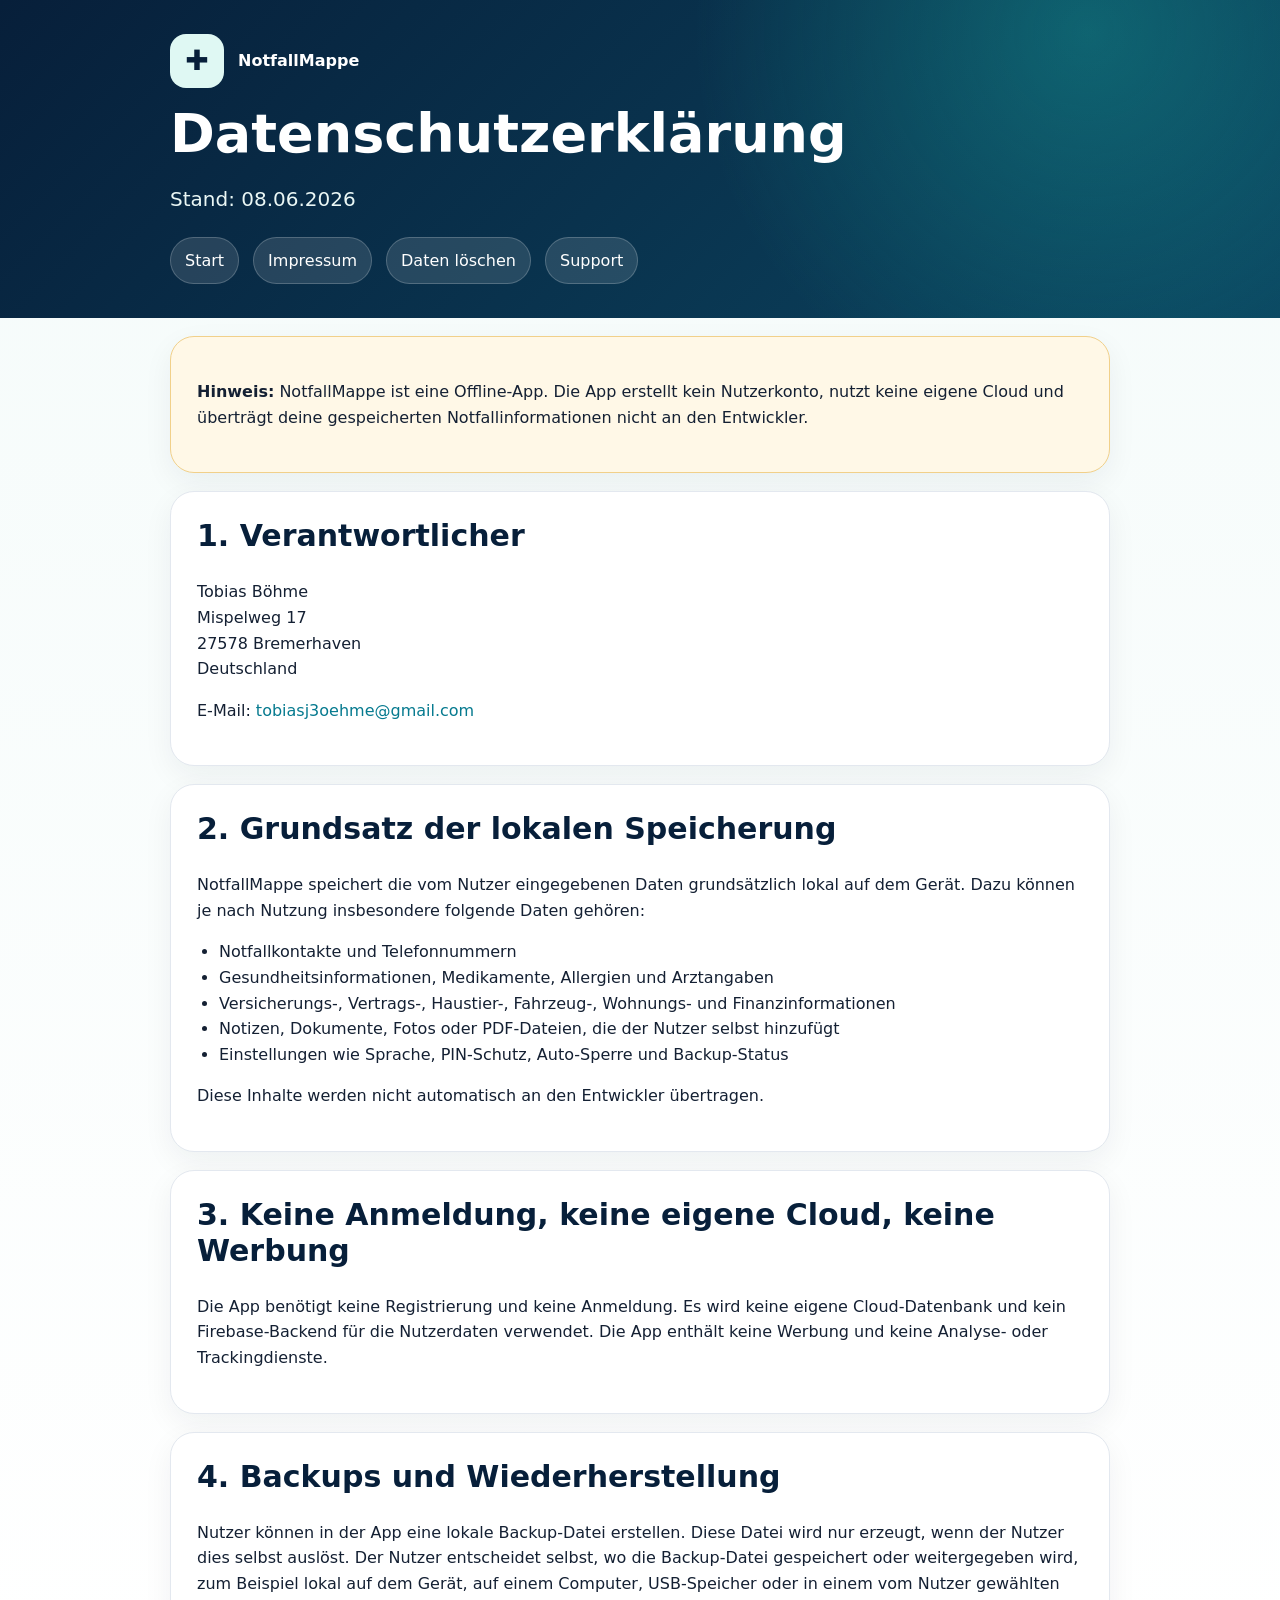
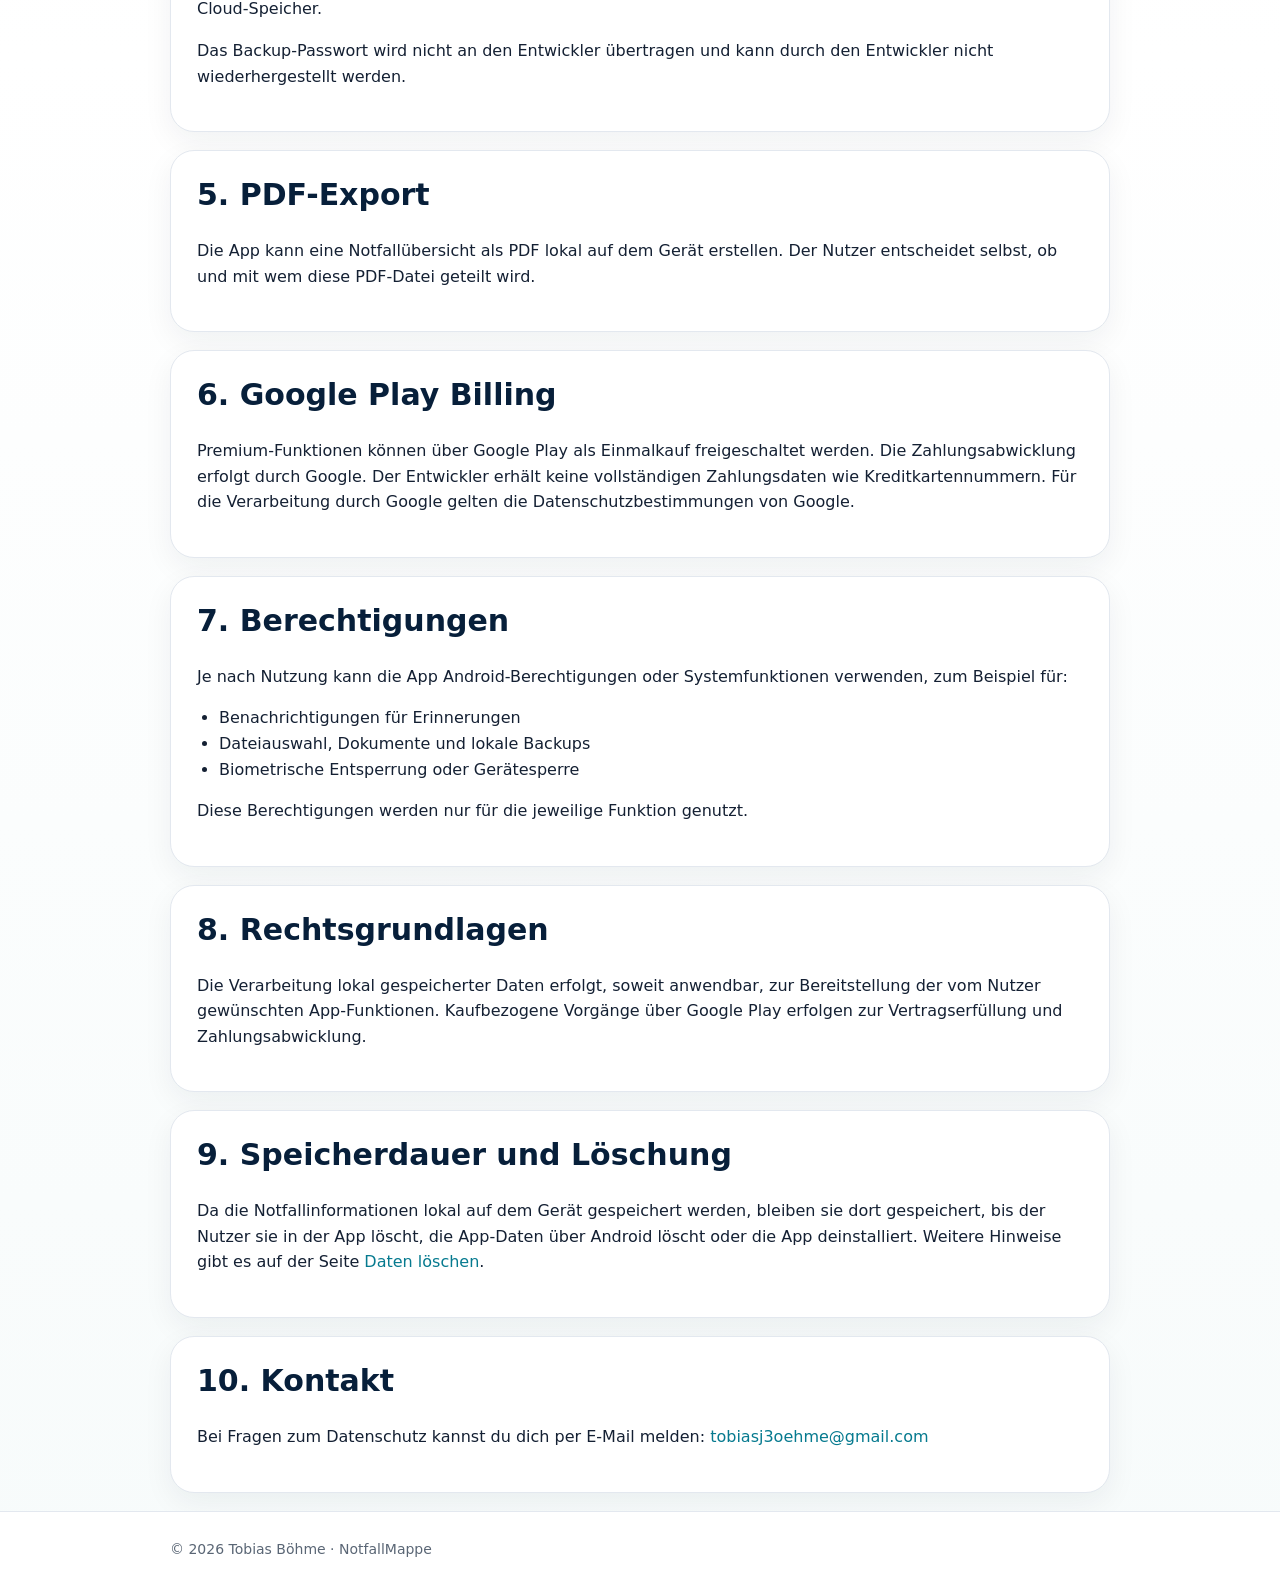
==== datenschutz.html @ cf7de53f "Add files via upload" ====
<!doctype html><html lang="de"><head><meta charset="utf-8"><meta name="viewport" content="width=device-width, initial-scale=1"><title>Datenschutzerklärung – NotfallMappe</title><link rel="stylesheet" href="styles.css"></head><body><header class="header"><div class="wrap"><div class="logo"><div class="logo-mark">✚</div><strong>NotfallMappe</strong></div><h1>Datenschutzerklärung</h1><p class="hero-text">Stand: 08.06.2026</p><nav class="nav"><a href="index.html">Start</a><a href="impressum.html">Impressum</a><a href="daten-loeschen.html">Daten löschen</a><a href="support.html">Support</a></nav></div></header><main class="wrap">
<section class="card notice"><p><strong>Hinweis:</strong> NotfallMappe ist eine Offline-App. Die App erstellt kein Nutzerkonto, nutzt keine eigene Cloud und überträgt deine gespeicherten Notfallinformationen nicht an den Entwickler.</p></section>
<section class="card"><h2>1. Verantwortlicher</h2><p>Tobias Böhme<br>Mispelweg 17<br>27578 Bremerhaven<br>Deutschland</p><p>E-Mail: <a href="mailto:tobiasj3oehme@gmail.com">tobiasj3oehme@gmail.com</a></p></section>
<section class="card"><h2>2. Grundsatz der lokalen Speicherung</h2><p>NotfallMappe speichert die vom Nutzer eingegebenen Daten grundsätzlich lokal auf dem Gerät. Dazu können je nach Nutzung insbesondere folgende Daten gehören:</p><ul><li>Notfallkontakte und Telefonnummern</li><li>Gesundheitsinformationen, Medikamente, Allergien und Arztangaben</li><li>Versicherungs-, Vertrags-, Haustier-, Fahrzeug-, Wohnungs- und Finanzinformationen</li><li>Notizen, Dokumente, Fotos oder PDF-Dateien, die der Nutzer selbst hinzufügt</li><li>Einstellungen wie Sprache, PIN-Schutz, Auto-Sperre und Backup-Status</li></ul><p>Diese Inhalte werden nicht automatisch an den Entwickler übertragen.</p></section>
<section class="card"><h2>3. Keine Anmeldung, keine eigene Cloud, keine Werbung</h2><p>Die App benötigt keine Registrierung und keine Anmeldung. Es wird keine eigene Cloud-Datenbank und kein Firebase-Backend für die Nutzerdaten verwendet. Die App enthält keine Werbung und keine Analyse- oder Trackingdienste.</p></section>
<section class="card"><h2>4. Backups und Wiederherstellung</h2><p>Nutzer können in der App eine lokale Backup-Datei erstellen. Diese Datei wird nur erzeugt, wenn der Nutzer dies selbst auslöst. Der Nutzer entscheidet selbst, wo die Backup-Datei gespeichert oder weitergegeben wird, zum Beispiel lokal auf dem Gerät, auf einem Computer, USB-Speicher oder in einem vom Nutzer gewählten Cloud-Speicher.</p><p>Das Backup-Passwort wird nicht an den Entwickler übertragen und kann durch den Entwickler nicht wiederhergestellt werden.</p></section>
<section class="card"><h2>5. PDF-Export</h2><p>Die App kann eine Notfallübersicht als PDF lokal auf dem Gerät erstellen. Der Nutzer entscheidet selbst, ob und mit wem diese PDF-Datei geteilt wird.</p></section>
<section class="card"><h2>6. Google Play Billing</h2><p>Premium-Funktionen können über Google Play als Einmalkauf freigeschaltet werden. Die Zahlungsabwicklung erfolgt durch Google. Der Entwickler erhält keine vollständigen Zahlungsdaten wie Kreditkartennummern. Für die Verarbeitung durch Google gelten die Datenschutzbestimmungen von Google.</p></section>
<section class="card"><h2>7. Berechtigungen</h2><p>Je nach Nutzung kann die App Android-Berechtigungen oder Systemfunktionen verwenden, zum Beispiel für:</p><ul><li>Benachrichtigungen für Erinnerungen</li><li>Dateiauswahl, Dokumente und lokale Backups</li><li>Biometrische Entsperrung oder Gerätesperre</li></ul><p>Diese Berechtigungen werden nur für die jeweilige Funktion genutzt.</p></section>
<section class="card"><h2>8. Rechtsgrundlagen</h2><p>Die Verarbeitung lokal gespeicherter Daten erfolgt, soweit anwendbar, zur Bereitstellung der vom Nutzer gewünschten App-Funktionen. Kaufbezogene Vorgänge über Google Play erfolgen zur Vertragserfüllung und Zahlungsabwicklung.</p></section>
<section class="card"><h2>9. Speicherdauer und Löschung</h2><p>Da die Notfallinformationen lokal auf dem Gerät gespeichert werden, bleiben sie dort gespeichert, bis der Nutzer sie in der App löscht, die App-Daten über Android löscht oder die App deinstalliert. Weitere Hinweise gibt es auf der Seite <a href="daten-loeschen.html">Daten löschen</a>.</p></section>
<section class="card"><h2>10. Kontakt</h2><p>Bei Fragen zum Datenschutz kannst du dich per E-Mail melden: <a href="mailto:tobiasj3oehme@gmail.com">tobiasj3oehme@gmail.com</a></p></section>
</main><footer class="footer"><div class="wrap">© 2026 Tobias Böhme · NotfallMappe</div></footer></body></html>
---- styles.css ----
:root{
  --navy:#071f3a;
  --navy2:#0d2b4a;
  --mint:#dff8f3;
  --mint2:#bff1e8;
  --text:#142033;
  --muted:#5a6675;
  --card:#ffffff;
  --border:#e3e8ef;
  --bg:#f7fbfb;
}
*{box-sizing:border-box}
body{
  margin:0;
  font-family:system-ui,-apple-system,BlinkMacSystemFont,"Segoe UI",Roboto,Arial,sans-serif;
  color:var(--text);
  background:linear-gradient(180deg,#f4fbfa 0%,#fff 52%,#f7fbfb 100%);
  line-height:1.6;
}
a{color:#067a8f;text-decoration:none} a:hover{text-decoration:underline}
.header{
  background:radial-gradient(circle at 85% 10%, rgba(26,188,172,.32), transparent 35%), linear-gradient(135deg,var(--navy),#0b4560);
  color:white;
  padding:34px 20px;
}
.wrap{max-width:980px;margin:0 auto;padding:0 20px}
.nav{display:flex;gap:14px;flex-wrap:wrap;margin-top:22px}
.nav a{color:white;background:rgba(255,255,255,.12);border:1px solid rgba(255,255,255,.2);padding:10px 14px;border-radius:999px;text-decoration:none}
.logo{display:flex;align-items:center;gap:14px}
.logo-mark{width:54px;height:54px;border-radius:16px;background:var(--mint);display:grid;place-items:center;color:var(--navy);font-size:28px;font-weight:900}
h1{font-size:clamp(34px,5vw,54px);line-height:1.05;margin:18px 0 12px}
h2{color:var(--navy);font-size:30px;margin-top:0;line-height:1.2}
h3{color:var(--navy);margin-top:28px}
.hero-text{font-size:20px;max-width:760px;color:#eaf7f5}
main{padding:34px 0 54px}
.card{background:var(--card);border:1px solid var(--border);border-radius:24px;padding:26px;margin:18px 0;box-shadow:0 10px 30px rgba(7,31,58,.06)}
.grid{display:grid;grid-template-columns:repeat(auto-fit,minmax(240px,1fr));gap:18px}
.badge{display:inline-block;background:var(--mint);color:var(--navy);border-radius:999px;padding:7px 12px;font-weight:700;margin:4px 6px 4px 0}
.notice{background:#fff8e7;border-color:#f1d08a}
.footer{border-top:1px solid var(--border);padding:26px 0;color:var(--muted);font-size:14px;background:#fff}
ul{padding-left:22px}.small{font-size:14px;color:var(--muted)}
.btn{display:inline-block;background:var(--navy);color:white;padding:12px 18px;border-radius:14px;text-decoration:none;font-weight:700}.btn:hover{text-decoration:none;background:var(--navy2)}
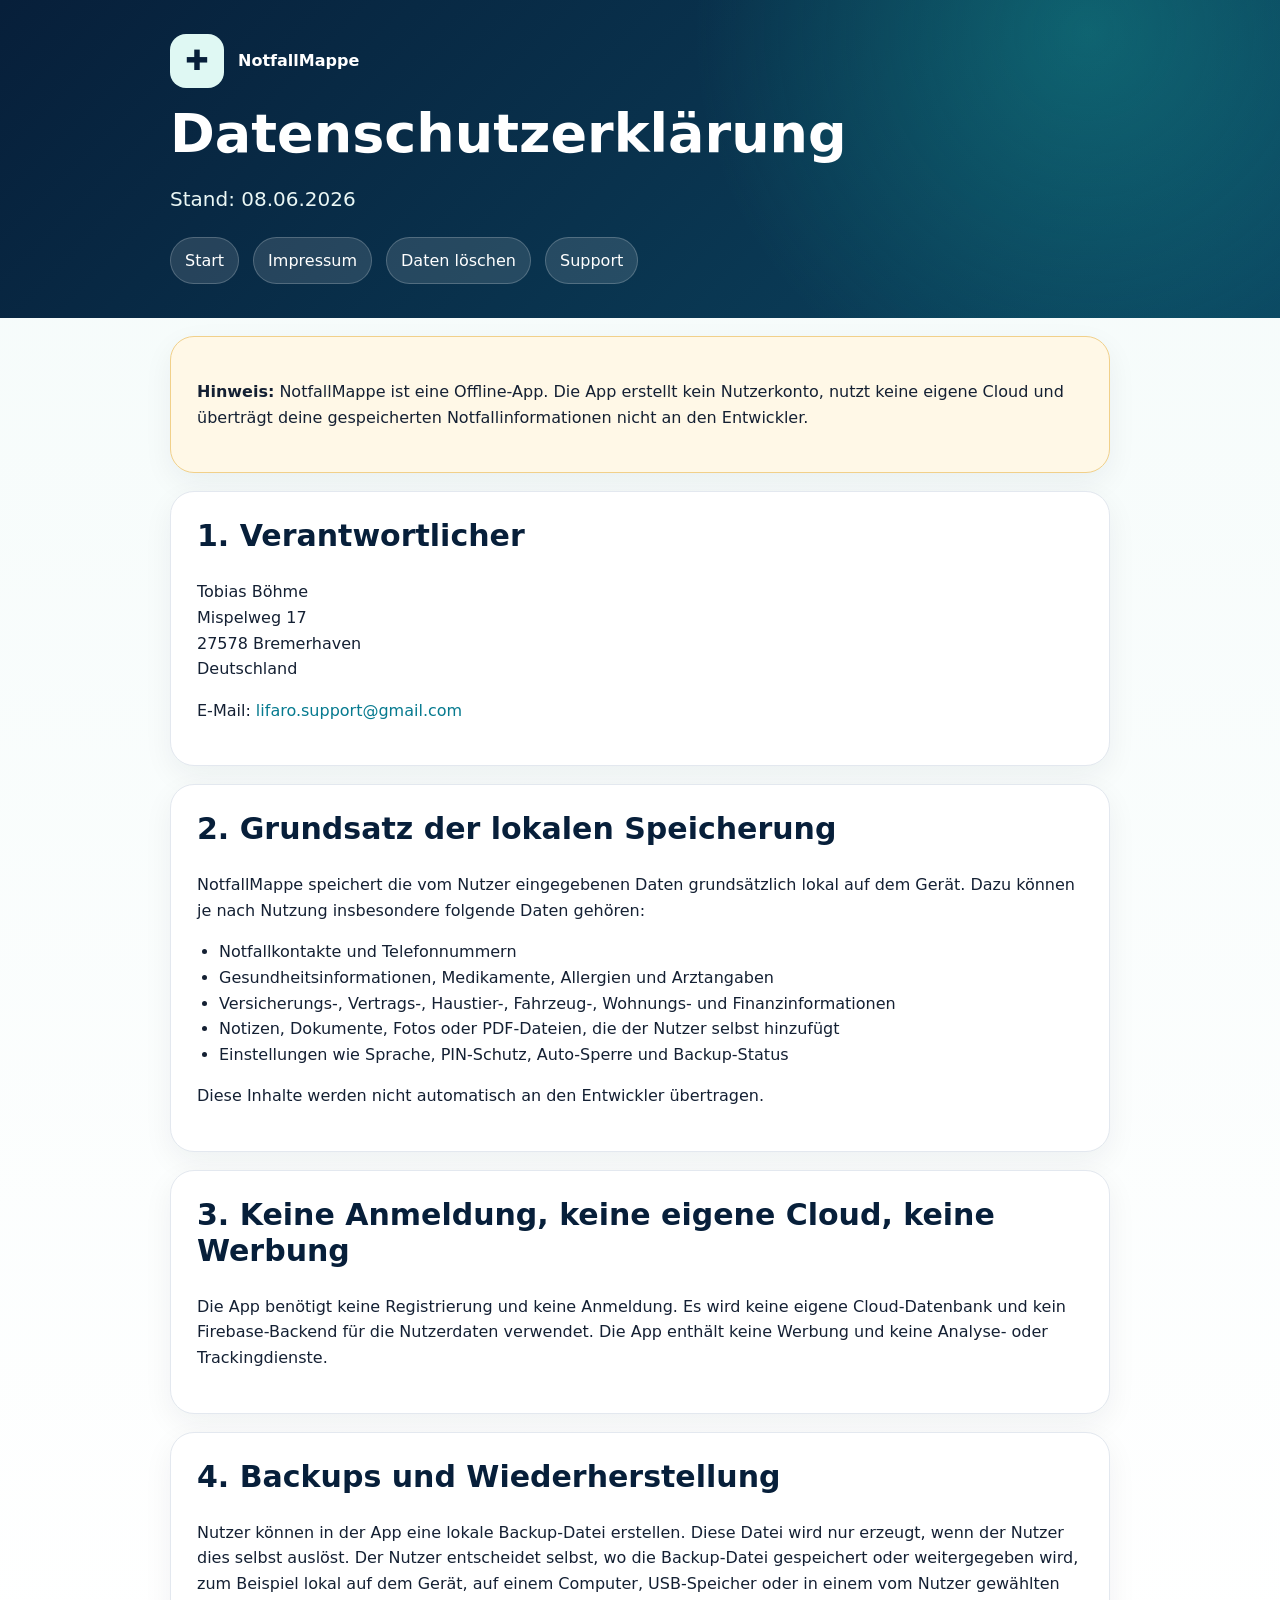
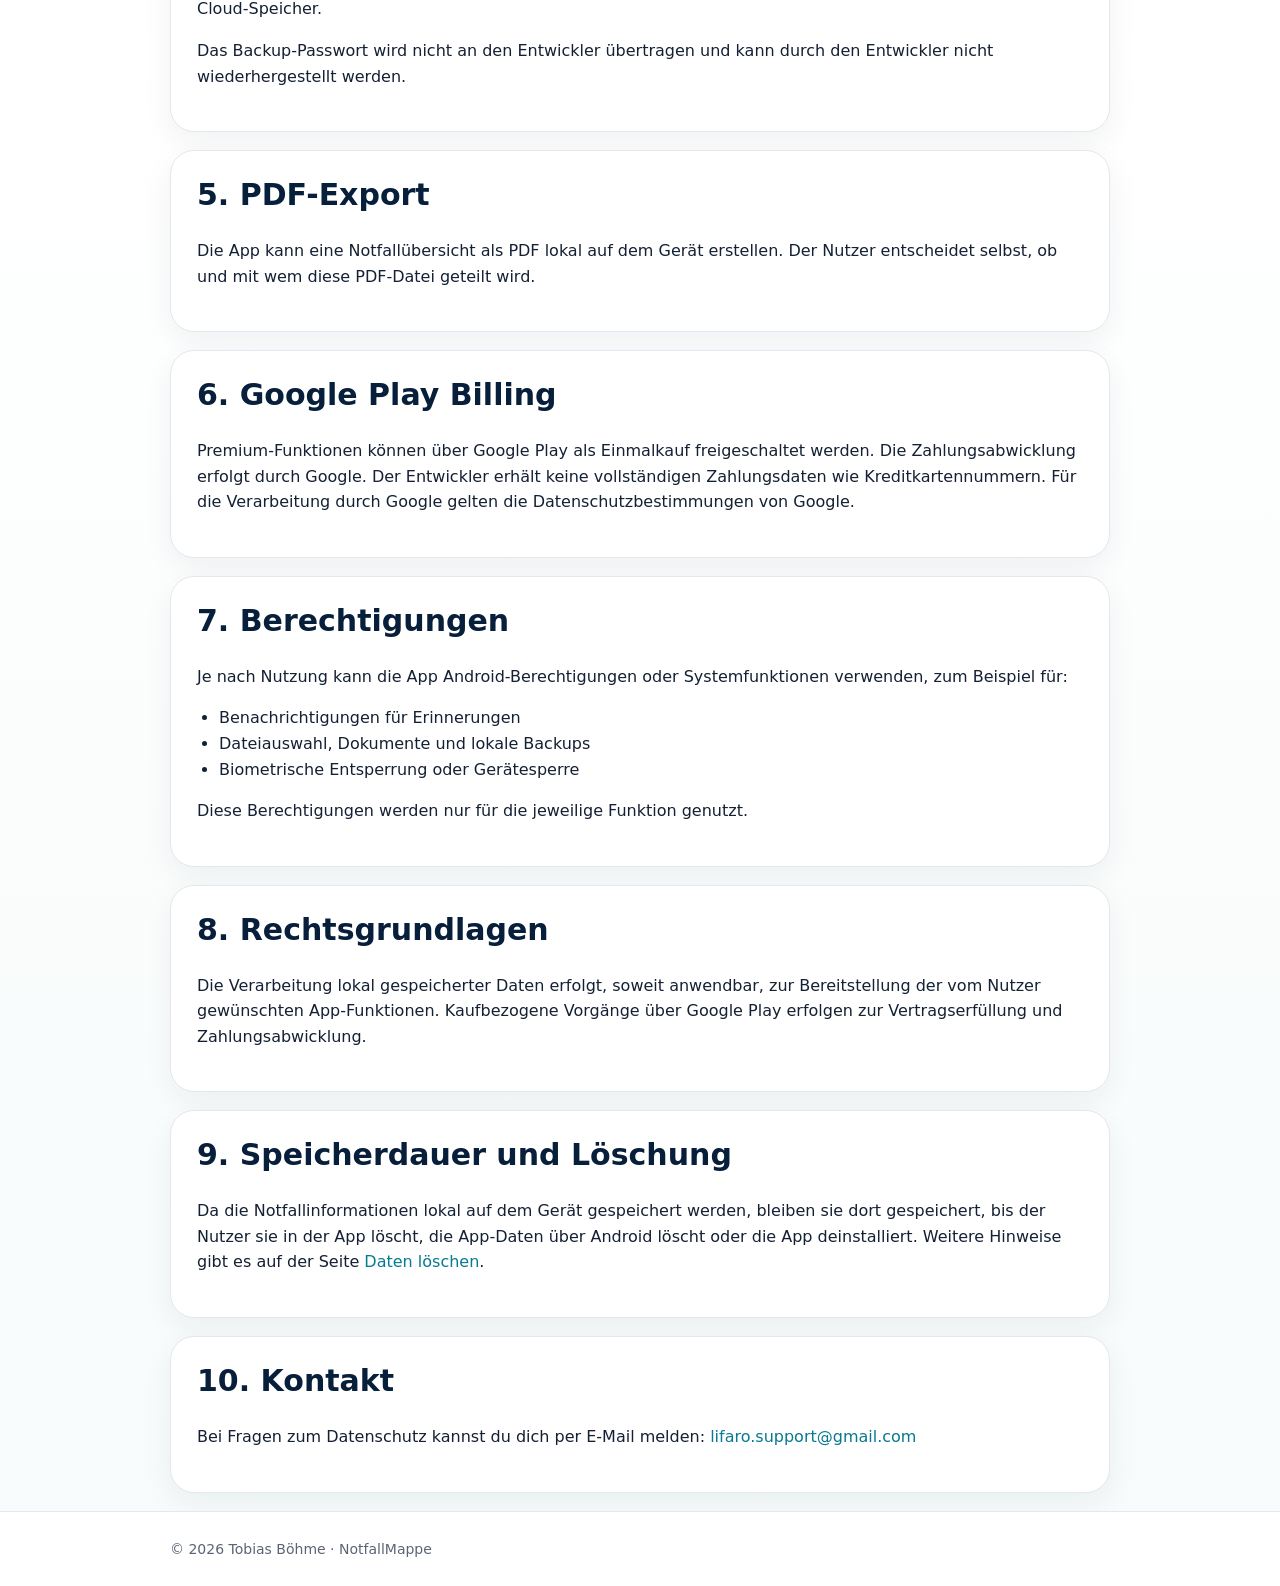
==== commit 39b8239e: "Add files via upload" ====
--- a/datenschutz.html
+++ b/datenschutz.html
@@ -1,6 +1,6 @@
 <!doctype html><html lang="de"><head><meta charset="utf-8"><meta name="viewport" content="width=device-width, initial-scale=1"><title>Datenschutzerklärung – NotfallMappe</title><link rel="stylesheet" href="styles.css"></head><body><header class="header"><div class="wrap"><div class="logo"><div class="logo-mark">✚</div><strong>NotfallMappe</strong></div><h1>Datenschutzerklärung</h1><p class="hero-text">Stand: 08.06.2026</p><nav class="nav"><a href="index.html">Start</a><a href="impressum.html">Impressum</a><a href="daten-loeschen.html">Daten löschen</a><a href="support.html">Support</a></nav></div></header><main class="wrap">
 <section class="card notice"><p><strong>Hinweis:</strong> NotfallMappe ist eine Offline-App. Die App erstellt kein Nutzerkonto, nutzt keine eigene Cloud und überträgt deine gespeicherten Notfallinformationen nicht an den Entwickler.</p></section>
-<section class="card"><h2>1. Verantwortlicher</h2><p>Tobias Böhme<br>Mispelweg 17<br>27578 Bremerhaven<br>Deutschland</p><p>E-Mail: <a href="mailto:tobiasj3oehme@gmail.com">tobiasj3oehme@gmail.com</a></p></section>
+<section class="card"><h2>1. Verantwortlicher</h2><p>Tobias Böhme<br>Mispelweg 17<br>27578 Bremerhaven<br>Deutschland</p><p>E-Mail: <a href="mailto:lifaro.support@gmail.com">lifaro.support@gmail.com</a></p></section>
 <section class="card"><h2>2. Grundsatz der lokalen Speicherung</h2><p>NotfallMappe speichert die vom Nutzer eingegebenen Daten grundsätzlich lokal auf dem Gerät. Dazu können je nach Nutzung insbesondere folgende Daten gehören:</p><ul><li>Notfallkontakte und Telefonnummern</li><li>Gesundheitsinformationen, Medikamente, Allergien und Arztangaben</li><li>Versicherungs-, Vertrags-, Haustier-, Fahrzeug-, Wohnungs- und Finanzinformationen</li><li>Notizen, Dokumente, Fotos oder PDF-Dateien, die der Nutzer selbst hinzufügt</li><li>Einstellungen wie Sprache, PIN-Schutz, Auto-Sperre und Backup-Status</li></ul><p>Diese Inhalte werden nicht automatisch an den Entwickler übertragen.</p></section>
 <section class="card"><h2>3. Keine Anmeldung, keine eigene Cloud, keine Werbung</h2><p>Die App benötigt keine Registrierung und keine Anmeldung. Es wird keine eigene Cloud-Datenbank und kein Firebase-Backend für die Nutzerdaten verwendet. Die App enthält keine Werbung und keine Analyse- oder Trackingdienste.</p></section>
 <section class="card"><h2>4. Backups und Wiederherstellung</h2><p>Nutzer können in der App eine lokale Backup-Datei erstellen. Diese Datei wird nur erzeugt, wenn der Nutzer dies selbst auslöst. Der Nutzer entscheidet selbst, wo die Backup-Datei gespeichert oder weitergegeben wird, zum Beispiel lokal auf dem Gerät, auf einem Computer, USB-Speicher oder in einem vom Nutzer gewählten Cloud-Speicher.</p><p>Das Backup-Passwort wird nicht an den Entwickler übertragen und kann durch den Entwickler nicht wiederhergestellt werden.</p></section>
@@ -9,5 +9,5 @@
 <section class="card"><h2>7. Berechtigungen</h2><p>Je nach Nutzung kann die App Android-Berechtigungen oder Systemfunktionen verwenden, zum Beispiel für:</p><ul><li>Benachrichtigungen für Erinnerungen</li><li>Dateiauswahl, Dokumente und lokale Backups</li><li>Biometrische Entsperrung oder Gerätesperre</li></ul><p>Diese Berechtigungen werden nur für die jeweilige Funktion genutzt.</p></section>
 <section class="card"><h2>8. Rechtsgrundlagen</h2><p>Die Verarbeitung lokal gespeicherter Daten erfolgt, soweit anwendbar, zur Bereitstellung der vom Nutzer gewünschten App-Funktionen. Kaufbezogene Vorgänge über Google Play erfolgen zur Vertragserfüllung und Zahlungsabwicklung.</p></section>
 <section class="card"><h2>9. Speicherdauer und Löschung</h2><p>Da die Notfallinformationen lokal auf dem Gerät gespeichert werden, bleiben sie dort gespeichert, bis der Nutzer sie in der App löscht, die App-Daten über Android löscht oder die App deinstalliert. Weitere Hinweise gibt es auf der Seite <a href="daten-loeschen.html">Daten löschen</a>.</p></section>
-<section class="card"><h2>10. Kontakt</h2><p>Bei Fragen zum Datenschutz kannst du dich per E-Mail melden: <a href="mailto:tobiasj3oehme@gmail.com">tobiasj3oehme@gmail.com</a></p></section>
+<section class="card"><h2>10. Kontakt</h2><p>Bei Fragen zum Datenschutz kannst du dich per E-Mail melden: <a href="mailto:lifaro.support@gmail.com">lifaro.support@gmail.com</a></p></section>
 </main><footer class="footer"><div class="wrap">© 2026 Tobias Böhme · NotfallMappe</div></footer></body></html>
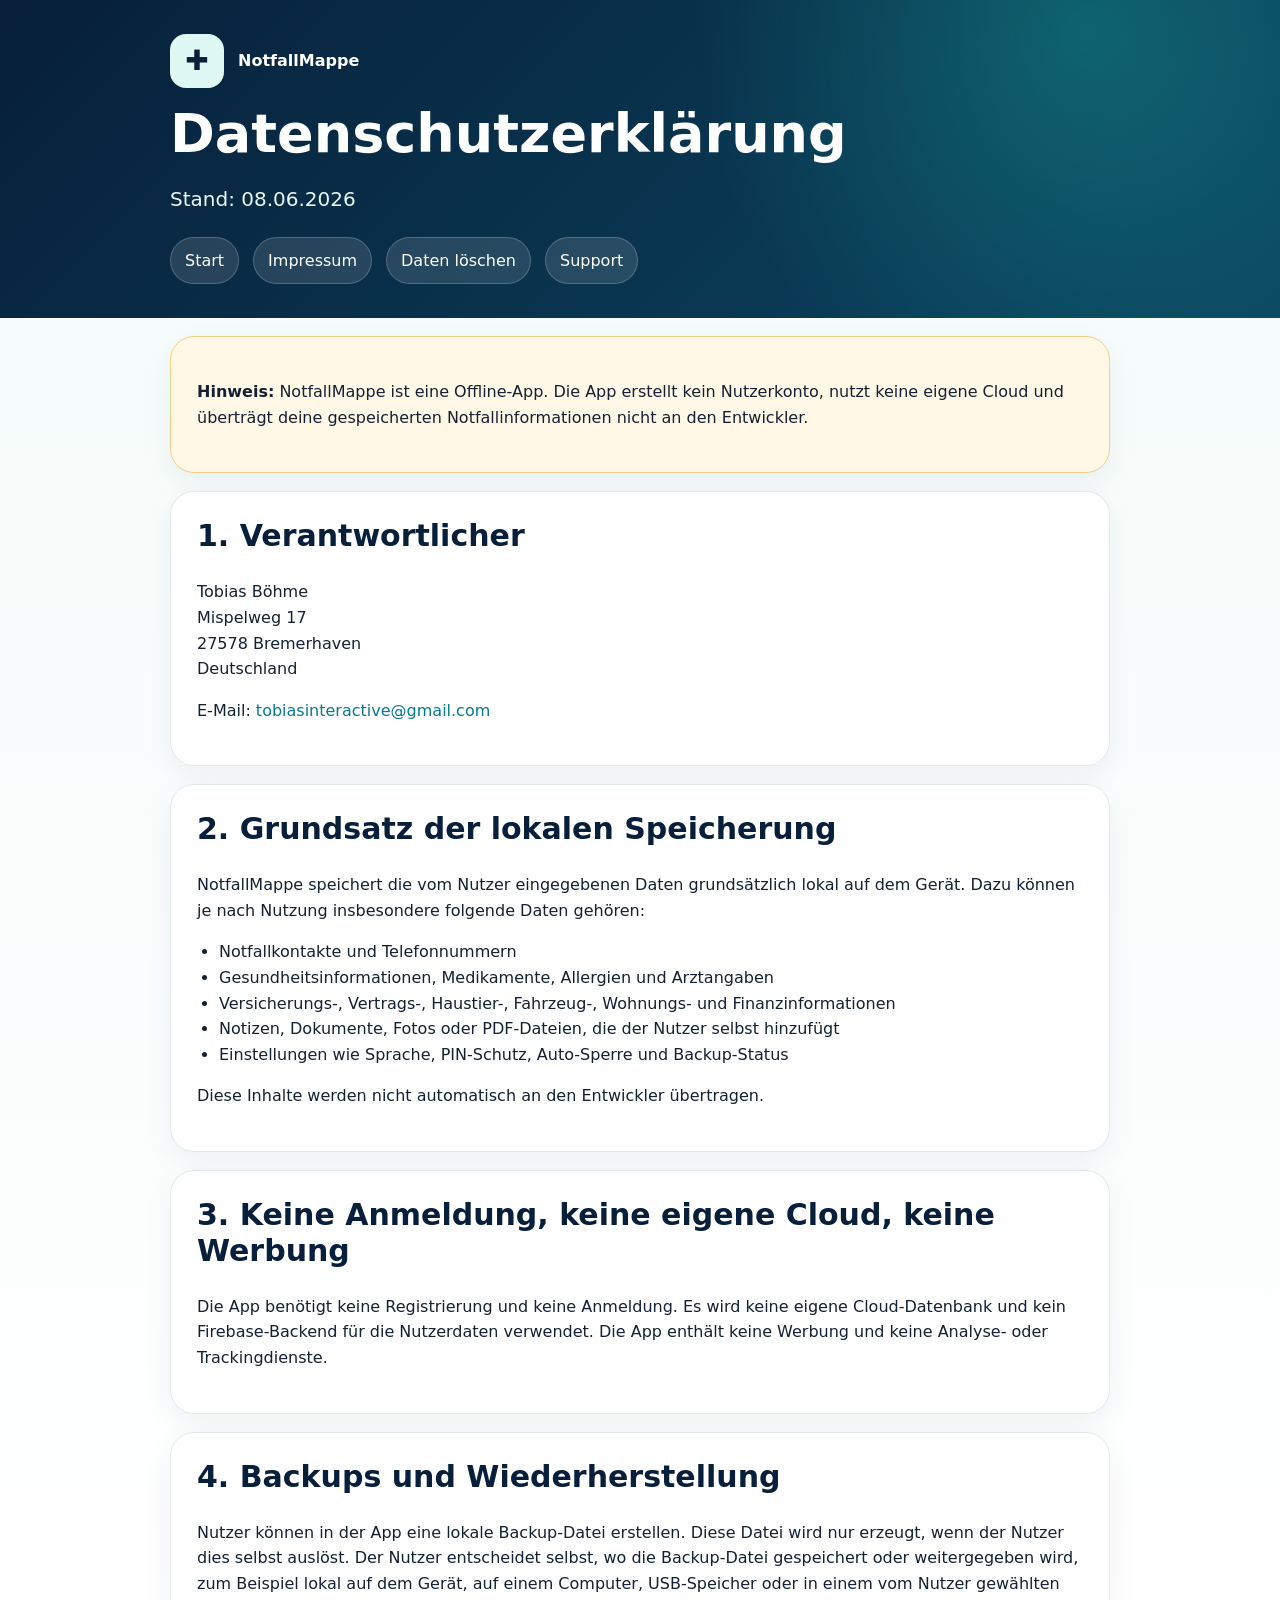
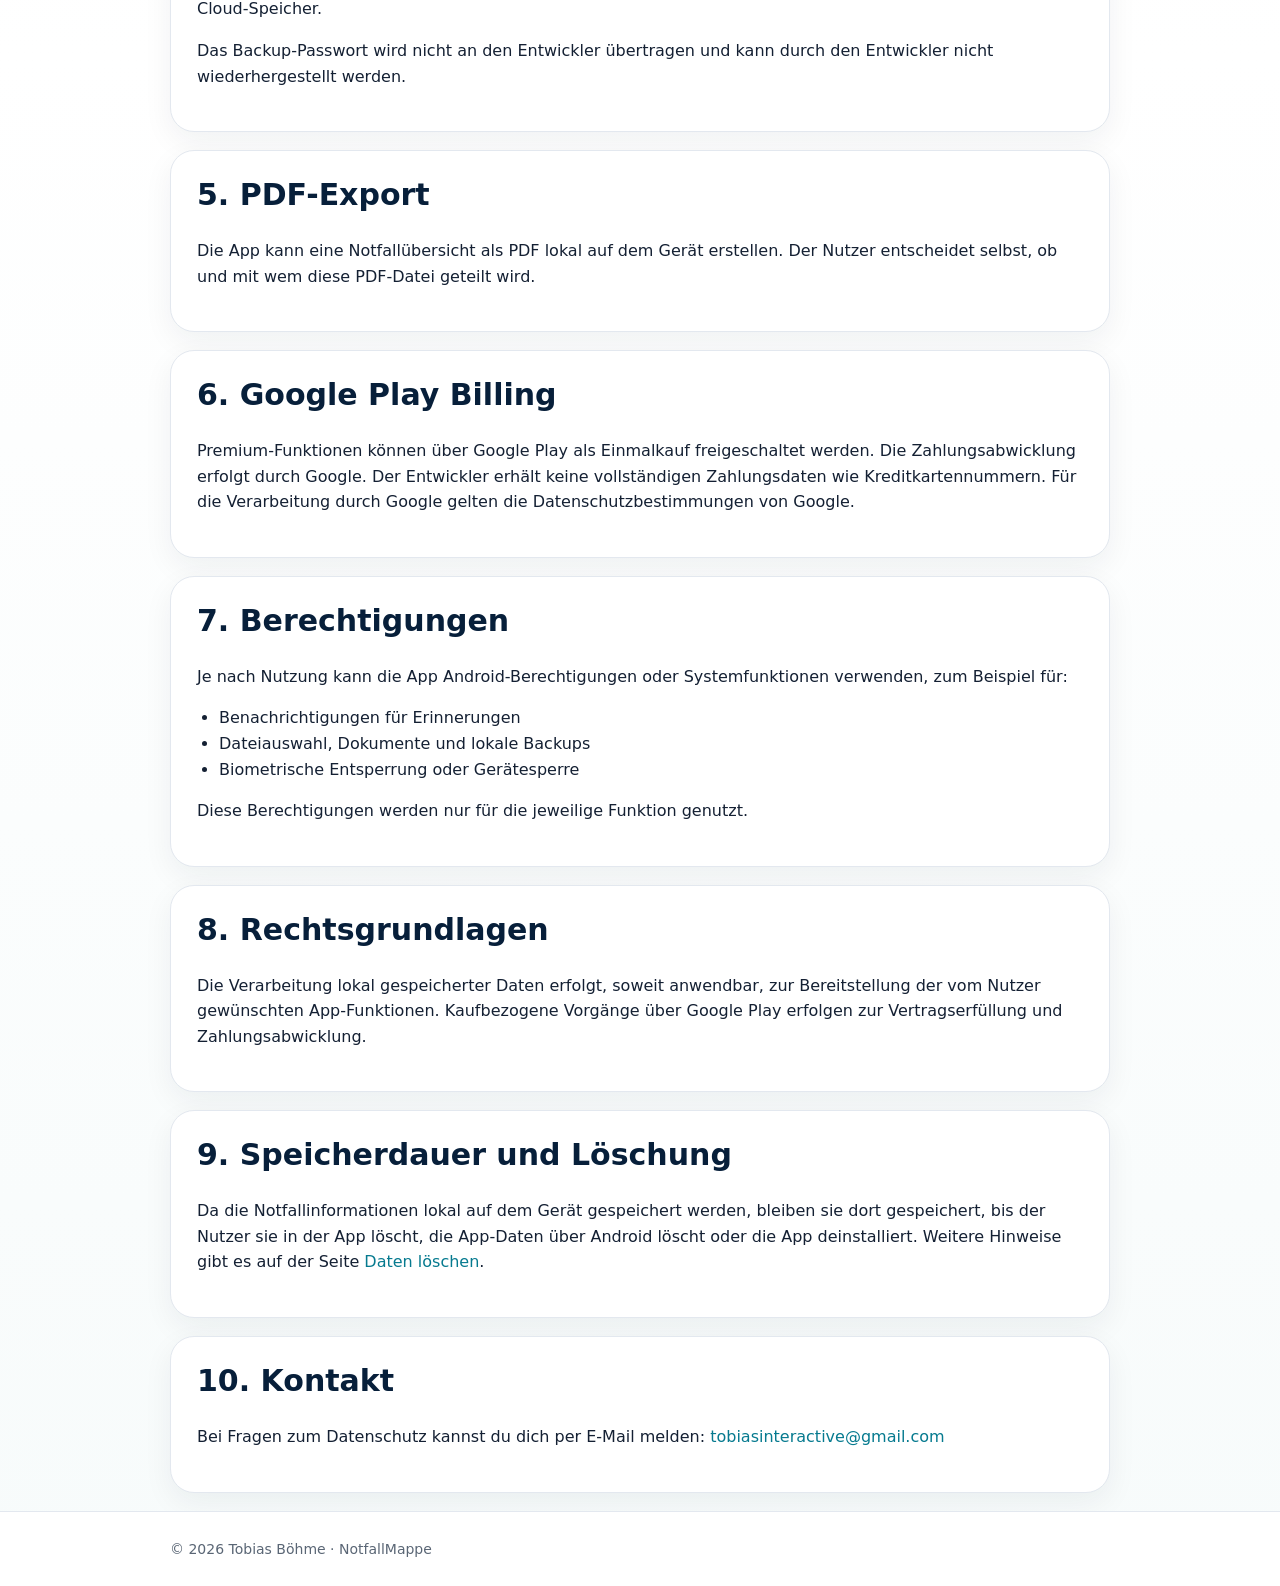
==== commit cefb2c6e: "Add files via upload" ====
--- a/datenschutz.html
+++ b/datenschutz.html
@@ -1,6 +1,6 @@
 <!doctype html><html lang="de"><head><meta charset="utf-8"><meta name="viewport" content="width=device-width, initial-scale=1"><title>Datenschutzerklärung – NotfallMappe</title><link rel="stylesheet" href="styles.css"></head><body><header class="header"><div class="wrap"><div class="logo"><div class="logo-mark">✚</div><strong>NotfallMappe</strong></div><h1>Datenschutzerklärung</h1><p class="hero-text">Stand: 08.06.2026</p><nav class="nav"><a href="index.html">Start</a><a href="impressum.html">Impressum</a><a href="daten-loeschen.html">Daten löschen</a><a href="support.html">Support</a></nav></div></header><main class="wrap">
 <section class="card notice"><p><strong>Hinweis:</strong> NotfallMappe ist eine Offline-App. Die App erstellt kein Nutzerkonto, nutzt keine eigene Cloud und überträgt deine gespeicherten Notfallinformationen nicht an den Entwickler.</p></section>
-<section class="card"><h2>1. Verantwortlicher</h2><p>Tobias Böhme<br>Mispelweg 17<br>27578 Bremerhaven<br>Deutschland</p><p>E-Mail: <a href="mailto:lifaro.support@gmail.com">lifaro.support@gmail.com</a></p></section>
+<section class="card"><h2>1. Verantwortlicher</h2><p>Tobias Böhme<br>Mispelweg 17<br>27578 Bremerhaven<br>Deutschland</p><p>E-Mail: <a href="mailto:tobiasinteractive@gmail.com">tobiasinteractive@gmail.com</a></p></section>
 <section class="card"><h2>2. Grundsatz der lokalen Speicherung</h2><p>NotfallMappe speichert die vom Nutzer eingegebenen Daten grundsätzlich lokal auf dem Gerät. Dazu können je nach Nutzung insbesondere folgende Daten gehören:</p><ul><li>Notfallkontakte und Telefonnummern</li><li>Gesundheitsinformationen, Medikamente, Allergien und Arztangaben</li><li>Versicherungs-, Vertrags-, Haustier-, Fahrzeug-, Wohnungs- und Finanzinformationen</li><li>Notizen, Dokumente, Fotos oder PDF-Dateien, die der Nutzer selbst hinzufügt</li><li>Einstellungen wie Sprache, PIN-Schutz, Auto-Sperre und Backup-Status</li></ul><p>Diese Inhalte werden nicht automatisch an den Entwickler übertragen.</p></section>
 <section class="card"><h2>3. Keine Anmeldung, keine eigene Cloud, keine Werbung</h2><p>Die App benötigt keine Registrierung und keine Anmeldung. Es wird keine eigene Cloud-Datenbank und kein Firebase-Backend für die Nutzerdaten verwendet. Die App enthält keine Werbung und keine Analyse- oder Trackingdienste.</p></section>
 <section class="card"><h2>4. Backups und Wiederherstellung</h2><p>Nutzer können in der App eine lokale Backup-Datei erstellen. Diese Datei wird nur erzeugt, wenn der Nutzer dies selbst auslöst. Der Nutzer entscheidet selbst, wo die Backup-Datei gespeichert oder weitergegeben wird, zum Beispiel lokal auf dem Gerät, auf einem Computer, USB-Speicher oder in einem vom Nutzer gewählten Cloud-Speicher.</p><p>Das Backup-Passwort wird nicht an den Entwickler übertragen und kann durch den Entwickler nicht wiederhergestellt werden.</p></section>
@@ -9,5 +9,5 @@
 <section class="card"><h2>7. Berechtigungen</h2><p>Je nach Nutzung kann die App Android-Berechtigungen oder Systemfunktionen verwenden, zum Beispiel für:</p><ul><li>Benachrichtigungen für Erinnerungen</li><li>Dateiauswahl, Dokumente und lokale Backups</li><li>Biometrische Entsperrung oder Gerätesperre</li></ul><p>Diese Berechtigungen werden nur für die jeweilige Funktion genutzt.</p></section>
 <section class="card"><h2>8. Rechtsgrundlagen</h2><p>Die Verarbeitung lokal gespeicherter Daten erfolgt, soweit anwendbar, zur Bereitstellung der vom Nutzer gewünschten App-Funktionen. Kaufbezogene Vorgänge über Google Play erfolgen zur Vertragserfüllung und Zahlungsabwicklung.</p></section>
 <section class="card"><h2>9. Speicherdauer und Löschung</h2><p>Da die Notfallinformationen lokal auf dem Gerät gespeichert werden, bleiben sie dort gespeichert, bis der Nutzer sie in der App löscht, die App-Daten über Android löscht oder die App deinstalliert. Weitere Hinweise gibt es auf der Seite <a href="daten-loeschen.html">Daten löschen</a>.</p></section>
-<section class="card"><h2>10. Kontakt</h2><p>Bei Fragen zum Datenschutz kannst du dich per E-Mail melden: <a href="mailto:lifaro.support@gmail.com">lifaro.support@gmail.com</a></p></section>
+<section class="card"><h2>10. Kontakt</h2><p>Bei Fragen zum Datenschutz kannst du dich per E-Mail melden: <a href="mailto:tobiasinteractive@gmail.com">tobiasinteractive@gmail.com</a></p></section>
 </main><footer class="footer"><div class="wrap">© 2026 Tobias Böhme · NotfallMappe</div></footer></body></html>
